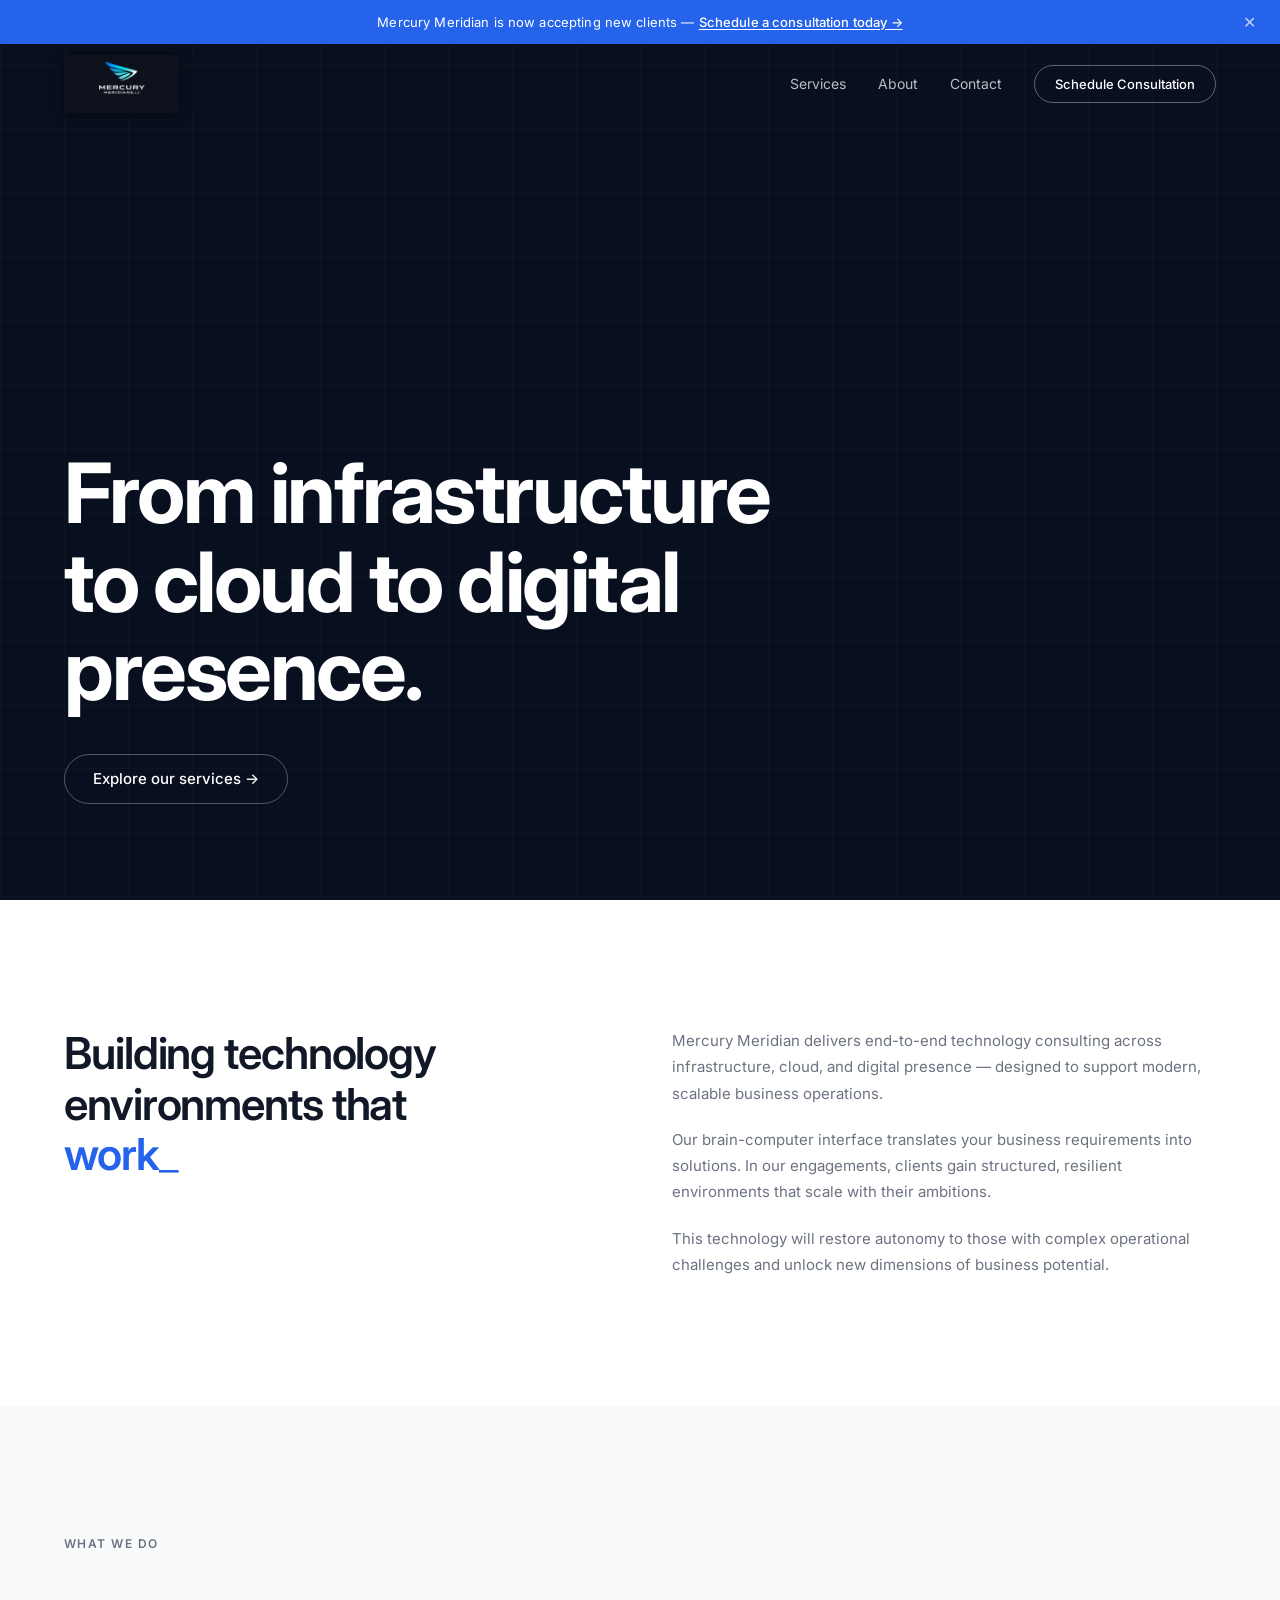
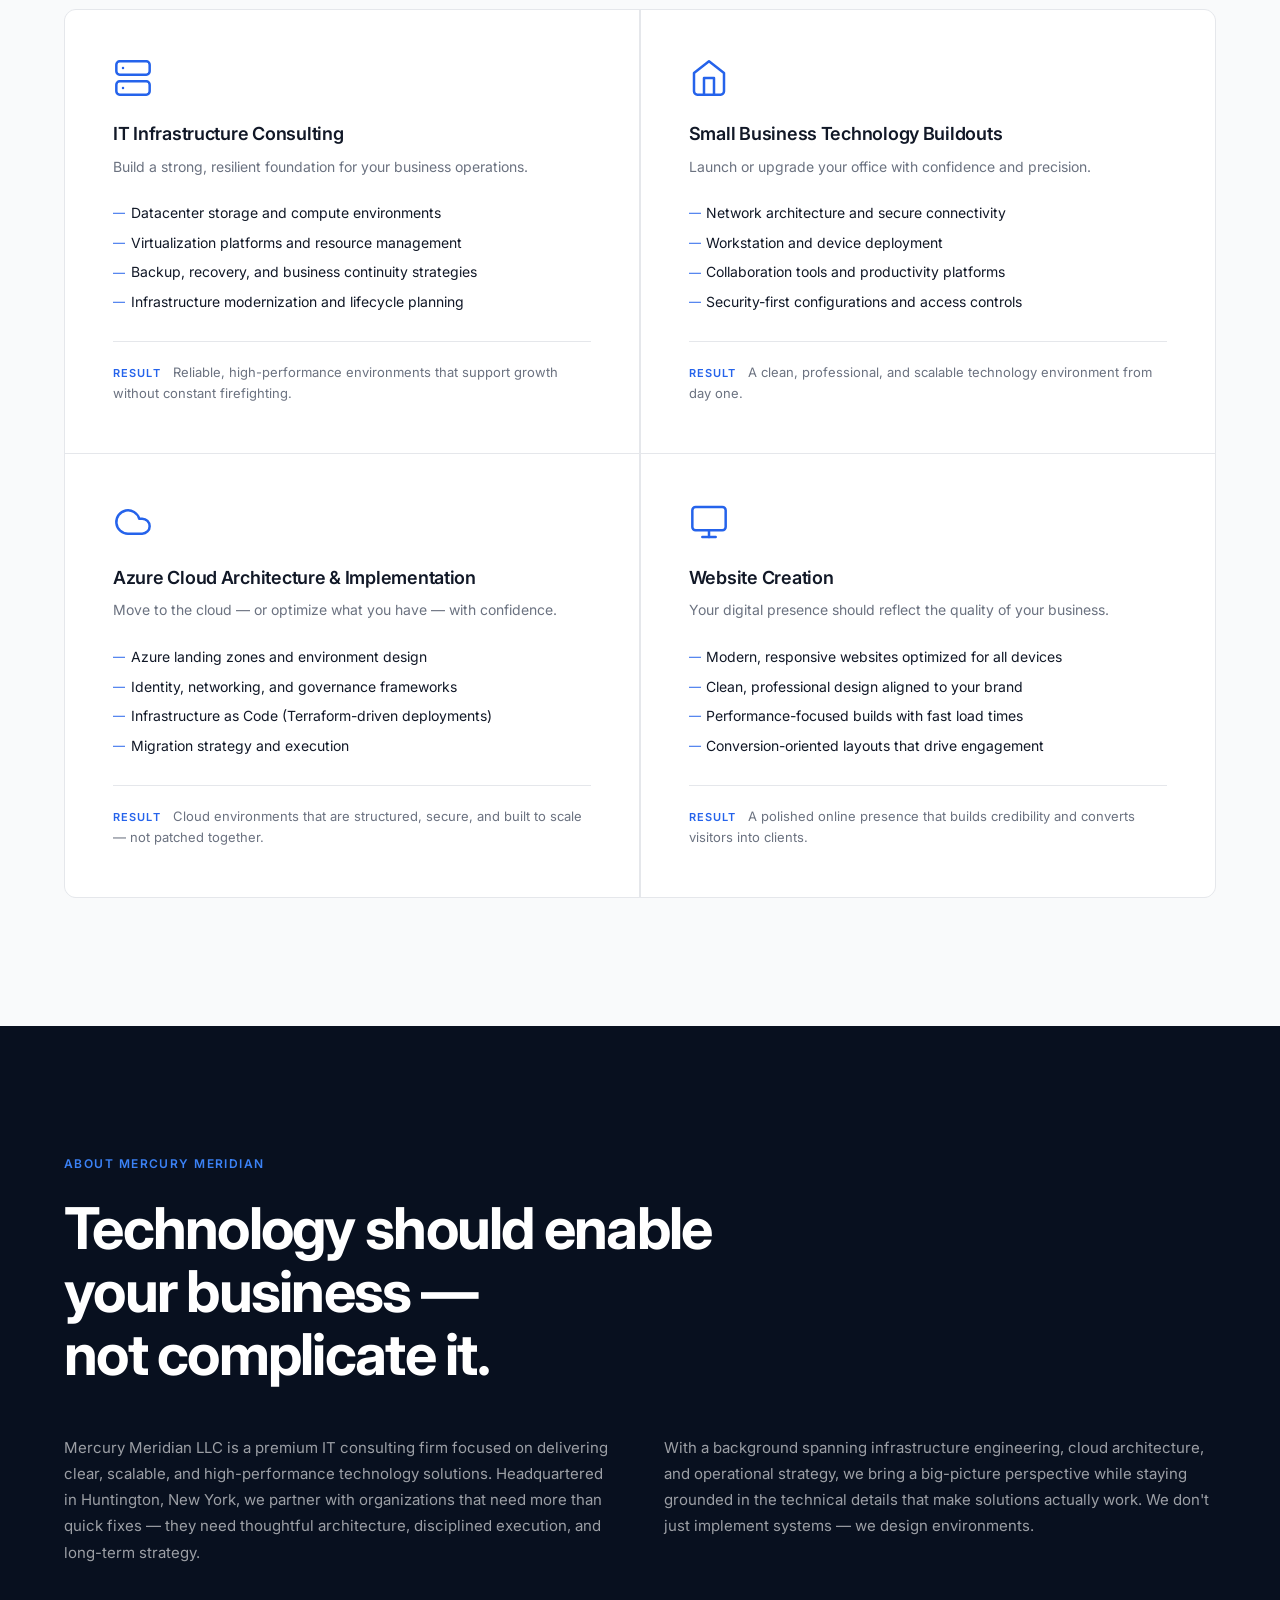
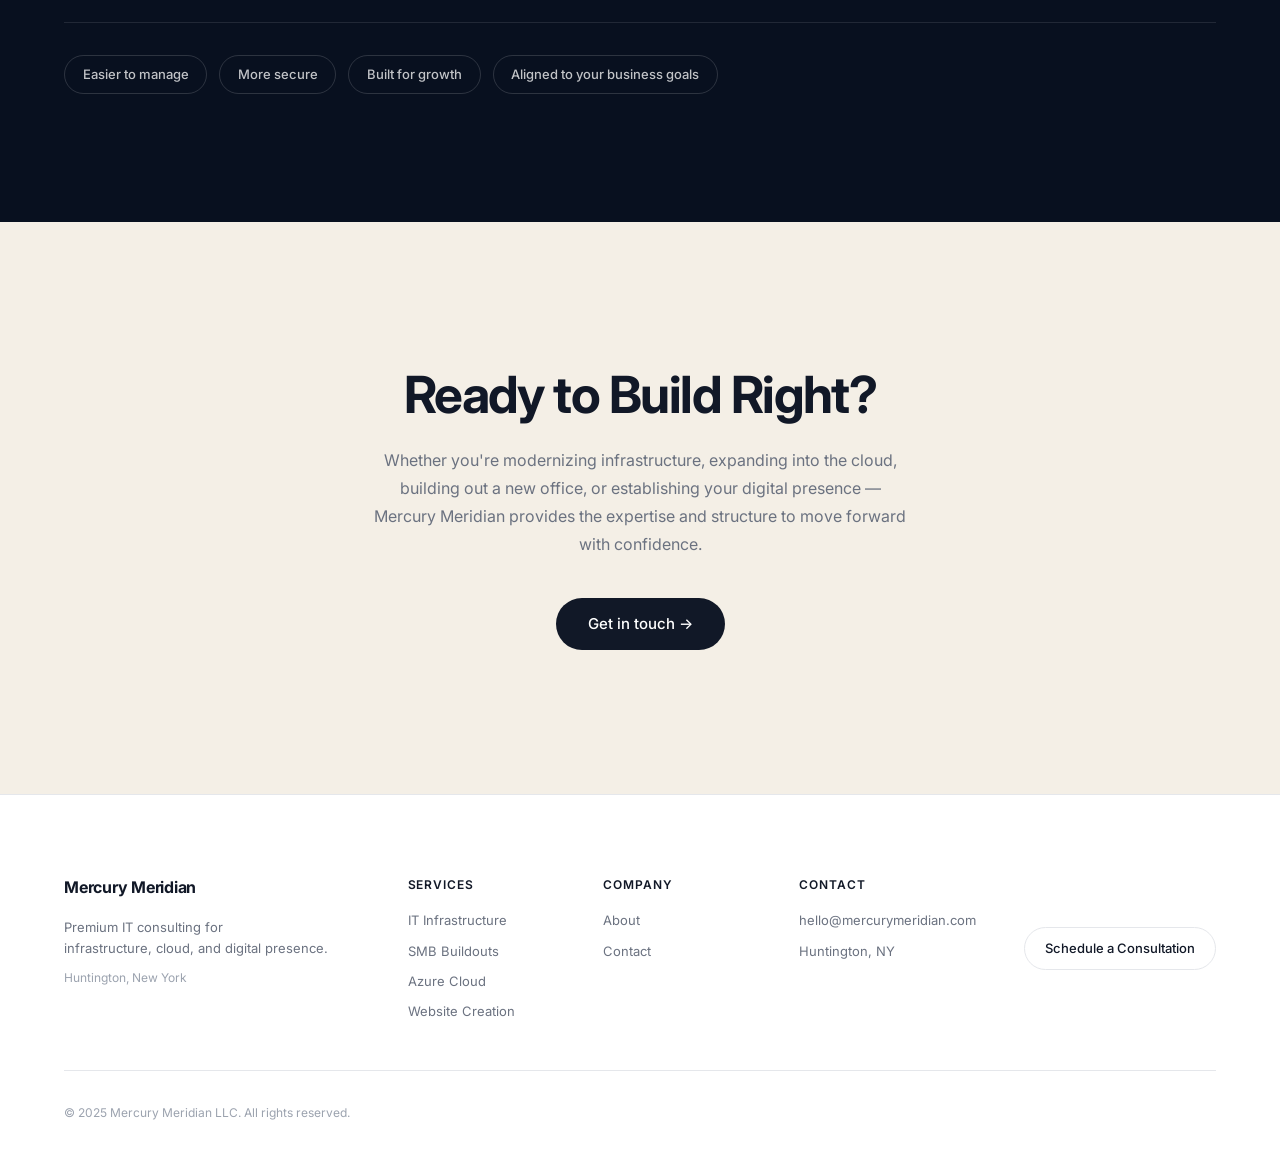
==== mercury-meridian/index.html @ 046a5f9a "mercury meridian llc website new build" ====
<!DOCTYPE html>
<html lang="en">
<head>
  <meta charset="UTF-8">
  <meta name="viewport" content="width=device-width, initial-scale=1.0">
  <title>Mercury Meridian | IT Consulting</title>
  <meta name="description" content="Premium end-to-end technology consulting across infrastructure, cloud, and digital presence. Headquartered in Huntington, New York.">
  <link rel="preconnect" href="https://fonts.googleapis.com">
  <link rel="preconnect" href="https://fonts.gstatic.com" crossorigin>
  <link href="https://fonts.googleapis.com/css2?family=Inter:wght@300;400;500;600;700;800;900&display=swap" rel="stylesheet">
  <link rel="stylesheet" href="style.css">
  <link rel="icon" type="image/png" sizes="64x64" href="favicon_64.png">
  <link rel="icon" type="image/png" sizes="32x32" href="favicon_32.png">
  <link rel="icon" type="image/png" sizes="16x16" href="favicon_16.png">
</head>
<body>

  <!-- ── Announcement Banner ── -->
  <div id="announcement-banner" class="announcement-banner">
    <p>Mercury Meridian is now accepting new clients —
      <a href="#contact">Schedule a consultation today →</a>
    </p>
    <button id="close-banner" aria-label="Close announcement">&#x2715;</button>
  </div>

  <!-- ── Navigation ── -->
  <header id="site-header" class="site-header">
    <nav class="nav-inner">
      <a href="#" class="nav-logo">
        <img src="mercury_meridian_logo_transparent.png" alt="Mercury Meridian" class="nav-logo-img">
      </a>
      <div class="nav-links" id="nav-links">
        <a href="#services">Services</a>
        <a href="#about">About</a>
        <a href="#contact">Contact</a>
      </div>
      <a href="#contact" class="nav-cta">Schedule Consultation</a>
      <button class="mobile-menu-btn" id="mobile-menu-btn" aria-label="Toggle menu">
        <span></span>
        <span></span>
        <span></span>
      </button>
    </nav>
  </header>

  <main>

    <!-- ── Hero ── -->
    <section class="hero-section">
      <video class="hero-video" autoplay muted loop playsinline>
        <source src="istockphoto-2162666785-640_adpp_is.mp4" type="video/mp4">
      </video>
      <div class="hero-overlay"></div>
      <div class="hero-bg-grid"></div>
      <div class="hero-content">
        <h1 class="hero-heading">
          From infrastructure<br>
          to cloud to digital<br>
          presence.
        </h1>
        <a href="#services" class="hero-cta-btn">Explore our services →</a>
      </div>
    </section>

    <!-- ── Mission ── -->
    <section class="mission-section">
      <div class="mission-inner">
        <div class="mission-left">
          <h2 class="mission-heading">
            Building technology<br>
            environments that<br>
            <span id="typewriter-word">work</span><span class="cursor-blink">_</span>
          </h2>
        </div>
        <div class="mission-right">
          <p>Mercury Meridian delivers end-to-end technology consulting across infrastructure, cloud, and digital presence — designed to support modern, scalable business operations.</p>
          <p>Our brain-computer interface translates your business requirements into solutions. In our engagements, clients gain structured, resilient environments that scale with their ambitions.</p>
          <p>This technology will restore autonomy to those with complex operational challenges and unlock new dimensions of business potential.</p>
        </div>
      </div>
    </section>

    <!-- ── Services ── -->
    <section id="services" class="services-section">
      <h2 class="section-eyebrow">What We Do</h2>
      <div class="services-grid">

        <div class="service-card">
          <div class="service-icon">
            <svg viewBox="0 0 24 24" fill="none" stroke="currentColor" stroke-width="1.5" stroke-linecap="round" stroke-linejoin="round">
              <rect x="2" y="2" width="20" height="8" rx="2"/>
              <rect x="2" y="14" width="20" height="8" rx="2"/>
              <line x1="6" y1="6" x2="6.01" y2="6"/>
              <line x1="6" y1="18" x2="6.01" y2="18"/>
            </svg>
          </div>
          <h3>IT Infrastructure Consulting</h3>
          <p class="service-tagline">Build a strong, resilient foundation for your business operations.</p>
          <ul>
            <li>Datacenter storage and compute environments</li>
            <li>Virtualization platforms and resource management</li>
            <li>Backup, recovery, and business continuity strategies</li>
            <li>Infrastructure modernization and lifecycle planning</li>
          </ul>
          <div class="service-result">
            <span class="result-label">Result</span>
            Reliable, high-performance environments that support growth without constant firefighting.
          </div>
        </div>

        <div class="service-card">
          <div class="service-icon">
            <svg viewBox="0 0 24 24" fill="none" stroke="currentColor" stroke-width="1.5" stroke-linecap="round" stroke-linejoin="round">
              <path d="M3 9l9-7 9 7v11a2 2 0 0 1-2 2H5a2 2 0 0 1-2-2z"/>
              <polyline points="9 22 9 12 15 12 15 22"/>
            </svg>
          </div>
          <h3>Small Business Technology Buildouts</h3>
          <p class="service-tagline">Launch or upgrade your office with confidence and precision.</p>
          <ul>
            <li>Network architecture and secure connectivity</li>
            <li>Workstation and device deployment</li>
            <li>Collaboration tools and productivity platforms</li>
            <li>Security-first configurations and access controls</li>
          </ul>
          <div class="service-result">
            <span class="result-label">Result</span>
            A clean, professional, and scalable technology environment from day one.
          </div>
        </div>

        <div class="service-card">
          <div class="service-icon">
            <svg viewBox="0 0 24 24" fill="none" stroke="currentColor" stroke-width="1.5" stroke-linecap="round" stroke-linejoin="round">
              <path d="M17.5 19H9a7 7 0 1 1 6.71-9h1.79a4.5 4.5 0 1 1 0 9z"/>
            </svg>
          </div>
          <h3>Azure Cloud Architecture &amp; Implementation</h3>
          <p class="service-tagline">Move to the cloud — or optimize what you have — with confidence.</p>
          <ul>
            <li>Azure landing zones and environment design</li>
            <li>Identity, networking, and governance frameworks</li>
            <li>Infrastructure as Code (Terraform-driven deployments)</li>
            <li>Migration strategy and execution</li>
          </ul>
          <div class="service-result">
            <span class="result-label">Result</span>
            Cloud environments that are structured, secure, and built to scale — not patched together.
          </div>
        </div>

        <div class="service-card">
          <div class="service-icon">
            <svg viewBox="0 0 24 24" fill="none" stroke="currentColor" stroke-width="1.5" stroke-linecap="round" stroke-linejoin="round">
              <rect x="2" y="3" width="20" height="14" rx="2"/>
              <line x1="8" y1="21" x2="16" y2="21"/>
              <line x1="12" y1="17" x2="12" y2="21"/>
            </svg>
          </div>
          <h3>Website Creation</h3>
          <p class="service-tagline">Your digital presence should reflect the quality of your business.</p>
          <ul>
            <li>Modern, responsive websites optimized for all devices</li>
            <li>Clean, professional design aligned to your brand</li>
            <li>Performance-focused builds with fast load times</li>
            <li>Conversion-oriented layouts that drive engagement</li>
          </ul>
          <div class="service-result">
            <span class="result-label">Result</span>
            A polished online presence that builds credibility and converts visitors into clients.
          </div>
        </div>

      </div>
    </section>

    <!-- ── About ── -->
    <section id="about" class="about-section">
      <div class="about-inner">
        <div class="about-eyebrow">About Mercury Meridian</div>
        <h2 class="about-heading">
          Technology should enable<br>
          your business —<br>
          not complicate it.
        </h2>
        <div class="about-body">
          <p>Mercury Meridian LLC is a premium IT consulting firm focused on delivering clear, scalable, and high-performance technology solutions. Headquartered in Huntington, New York, we partner with organizations that need more than quick fixes — they need thoughtful architecture, disciplined execution, and long-term strategy.</p>
          <p>With a background spanning infrastructure engineering, cloud architecture, and operational strategy, we bring a big-picture perspective while staying grounded in the technical details that make solutions actually work. We don't just implement systems — we design environments.</p>
        </div>
        <div class="about-pillars">
          <div class="pillar">Easier to manage</div>
          <div class="pillar">More secure</div>
          <div class="pillar">Built for growth</div>
          <div class="pillar">Aligned to your business goals</div>
        </div>
      </div>
    </section>

    <!-- ── CTA ── -->
    <section id="contact" class="cta-section">
      <h2 class="cta-heading">Ready to Build Right?</h2>
      <p class="cta-body">Whether you're modernizing infrastructure, expanding into the cloud, building out a new office, or establishing your digital presence — Mercury Meridian provides the expertise and structure to move forward with confidence.</p>
      <a href="mailto:hello@mercurymeridian.com" class="cta-btn">Get in touch →</a>
    </section>

  </main>

  <!-- ── Footer ── -->
  <footer class="site-footer">
    <div class="footer-inner">
      <div class="footer-brand">
        <div class="footer-logo">Mercury Meridian</div>
        <p>Premium IT consulting for<br>infrastructure, cloud, and digital presence.</p>
        <p class="footer-location">Huntington, New York</p>
      </div>
      <div class="footer-col">
        <h4>Services</h4>
        <ul>
          <li><a href="#services">IT Infrastructure</a></li>
          <li><a href="#services">SMB Buildouts</a></li>
          <li><a href="#services">Azure Cloud</a></li>
          <li><a href="#services">Website Creation</a></li>
        </ul>
      </div>
      <div class="footer-col">
        <h4>Company</h4>
        <ul>
          <li><a href="#about">About</a></li>
          <li><a href="#contact">Contact</a></li>
        </ul>
      </div>
      <div class="footer-col">
        <h4>Contact</h4>
        <ul>
          <li><a href="mailto:hello@mercurymeridian.com">hello@mercurymeridian.com</a></li>
          <li>Huntington, NY</li>
        </ul>
      </div>
      <div class="footer-cta-col">
        <a href="#contact" class="footer-cta-btn">Schedule a Consultation</a>
      </div>
    </div>
    <div class="footer-bottom">
      <p>© 2025 Mercury Meridian LLC. All rights reserved.</p>
    </div>
  </footer>

  <script src="main.js"></script>
</body>
</html>
---- mercury-meridian/style.css ----
/* ─────────────────────────────────────────
   Mercury Meridian — style.css
   Inspired by neuralink.com aesthetic
───────────────────────────────────────── */

/* ── Variables ── */
:root {
  --font-sans: 'Inter', system-ui, -apple-system, sans-serif;

  --color-navy:       #08101F;
  --color-navy-mid:   #0D1B2A;
  --color-blue:       #2563EB;
  --color-blue-light: #3B82F6;
  --color-cream:      #F4EFE6;
  --color-white:      #FFFFFF;
  --color-text:       #111827;
  --color-muted:      #6B7280;
  --color-border:     #E5E7EB;

  --banner-height: 44px;
  --nav-height: 80px;
  --max-width: 1280px;
  --page-pad: clamp(1.5rem, 5vw, 6rem);
}

/* ── Reset ── */
*, *::before, *::after { box-sizing: border-box; margin: 0; padding: 0; }

html {
  font-family: var(--font-sans);
  font-size: 16px;
  line-height: 1.6;
  color: var(--color-text);
  scroll-behavior: smooth;
  -webkit-font-smoothing: antialiased;
  text-rendering: optimizeLegibility;
}

body {
  background: var(--color-white);
  display: flex;
  flex-direction: column;
  min-height: 100vh;
}

a { color: inherit; text-decoration: none; }
ul { list-style: none; }
img, svg { display: block; }
button { cursor: pointer; border: none; background: none; }

/* ─────────────────────────────────────────
   ANNOUNCEMENT BANNER
───────────────────────────────────────── */
.announcement-banner {
  position: fixed;
  top: 0; left: 0; right: 0;
  z-index: 100;
  height: var(--banner-height);
  background: var(--color-blue);
  color: var(--color-white);
  display: flex;
  align-items: center;
  justify-content: center;
  font-size: 0.8125rem;
  font-weight: 400;
  letter-spacing: 0.01em;
  padding: 0 3rem;
  transition: transform 0.3s ease;
}

.announcement-banner a {
  font-weight: 500;
  text-decoration: underline;
  text-underline-offset: 2px;
}
.announcement-banner a:hover { opacity: 0.85; }

#close-banner {
  position: absolute;
  right: 1rem;
  top: 50%;
  transform: translateY(-50%);
  color: white;
  font-size: 1rem;
  opacity: 0.7;
  padding: 0.25rem 0.5rem;
  transition: opacity 0.2s;
}
#close-banner:hover { opacity: 1; }

.announcement-banner.hidden {
  transform: translateY(-100%);
}

/* ─────────────────────────────────────────
   NAVIGATION
───────────────────────────────────────── */
.site-header {
  position: fixed;
  top: var(--banner-height);
  left: 0; right: 0;
  z-index: 99;
  height: var(--nav-height);
  transition: top 0.35s ease, height 0.35s ease, background 0.35s ease, box-shadow 0.35s ease;
}

/* Scrolled: compact dark navy — logo stays perfect, text stays white */
.site-header.scrolled {
  height: 68px;
  background: rgba(8, 16, 31, 0.94);
  backdrop-filter: blur(18px);
  -webkit-backdrop-filter: blur(18px);
  box-shadow: 0 1px 0 rgba(255, 255, 255, 0.07);
}

.site-header.banner-hidden {
  top: 0;
}

.nav-inner {
  max-width: var(--max-width);
  margin: 0 auto;
  padding: 0 var(--page-pad);
  height: 100%;
  display: flex;
  align-items: center;
  gap: 2rem;
}

/* Logo — transparent PNG scales cleanly on both dark nav states */
.nav-logo {
  display: flex;
  align-items: center;
  flex-shrink: 0;
  transition: opacity 0.2s;
  line-height: 0;
}
.nav-logo:hover { opacity: 0.82; }

.nav-logo-img {
  height: calc(var(--nav-height) * 0.72);
  width: auto;
  display: block;
  transition: height 0.35s ease;
  /* subtle drop-shadow so the wing gradient pops on any bg */
  filter: drop-shadow(0 1px 6px rgba(0, 0, 0, 0.5));
}

.site-header.scrolled .nav-logo-img {
  height: calc(68px * 0.72);
}

/* Nav links — white throughout; dark nav on scroll keeps them legible */
.nav-links {
  display: flex;
  align-items: center;
  gap: 2rem;
  margin-left: auto;
}

.nav-links a {
  font-size: 0.875rem;
  font-weight: 400;
  color: rgba(255, 255, 255, 0.72);
  transition: color 0.2s;
}
.nav-links a:hover { color: white; }

/* Nav CTA — outlined on hero, solid blue once scrolled for contrast on dark bg */
.nav-cta {
  flex-shrink: 0;
  font-size: 0.8125rem;
  font-weight: 500;
  padding: 0.5rem 1.25rem;
  border-radius: 100px;
  border: 1px solid rgba(255, 255, 255, 0.35);
  color: white;
  transition: background 0.25s, border-color 0.25s, box-shadow 0.25s;
}
.nav-cta:hover {
  background: rgba(255, 255, 255, 0.1);
  border-color: rgba(255, 255, 255, 0.6);
}
.site-header.scrolled .nav-cta {
  background: var(--color-blue);
  border-color: var(--color-blue);
}
.site-header.scrolled .nav-cta:hover {
  background: var(--color-blue-light);
  border-color: var(--color-blue-light);
  box-shadow: 0 0 16px rgba(59, 130, 246, 0.45);
}

/* Mobile menu button */
.mobile-menu-btn {
  display: none;
  flex-direction: column;
  gap: 5px;
  padding: 4px;
  margin-left: auto;
}
.mobile-menu-btn span {
  display: block;
  width: 22px;
  height: 1.5px;
  background: white;
  border-radius: 2px;
}

/* ─────────────────────────────────────────
   HERO
───────────────────────────────────────── */
.hero-section {
  position: relative;
  min-height: 100vh;
  background-color: var(--color-navy);
  overflow: hidden;
  display: flex;
  align-items: flex-end;
  padding: calc(var(--banner-height) + var(--nav-height) + 2rem) var(--page-pad) 6rem;
}

/* Full-bleed video background */
.hero-video {
  position: absolute;
  inset: 0;
  width: 100%;
  height: 100%;
  object-fit: cover;
  object-position: center;
  z-index: 0;
}

/* Gradient overlay — darkens video so text stays crisp */
.hero-overlay {
  position: absolute;
  inset: 0;
  z-index: 1;
  background:
    linear-gradient(
      to bottom,
      rgba(8, 16, 31, 0.55) 0%,
      rgba(8, 16, 31, 0.35) 40%,
      rgba(8, 16, 31, 0.72) 100%
    );
}

/* Subtle grid etched over the video */
.hero-bg-grid {
  position: absolute;
  inset: 0;
  z-index: 2;
  background-image:
    linear-gradient(rgba(255,255,255,0.018) 1px, transparent 1px),
    linear-gradient(90deg, rgba(255,255,255,0.018) 1px, transparent 1px);
  background-size: 64px 64px;
  pointer-events: none;
}

.hero-content {
  position: relative;
  z-index: 3;
  max-width: var(--max-width);
  width: 100%;
  margin: 0 auto;
}

.hero-heading {
  font-size: clamp(2.5rem, 6.5vw, 5.5rem);
  font-weight: 700;
  line-height: 1.06;
  letter-spacing: -0.03em;
  color: var(--color-white);
  margin-bottom: 2.5rem;
  animation: fadeUp 0.9s ease both;
}

.hero-cta-btn {
  display: inline-flex;
  align-items: center;
  gap: 0.5rem;
  font-size: 0.9375rem;
  font-weight: 500;
  color: white;
  padding: 0.75rem 1.75rem;
  border: 1px solid rgba(255,255,255,0.3);
  border-radius: 100px;
  transition: background 0.2s, border-color 0.2s;
  animation: fadeUp 0.9s 0.15s ease both;
}
.hero-cta-btn:hover {
  background: rgba(255,255,255,0.1);
  border-color: rgba(255,255,255,0.6);
}

@keyframes fadeUp {
  from { opacity: 0; transform: translateY(20px); }
  to   { opacity: 1; transform: translateY(0); }
}

/* ─────────────────────────────────────────
   MISSION
───────────────────────────────────────── */
.mission-section {
  padding: 8rem var(--page-pad);
  background: var(--color-white);
}

.mission-inner {
  max-width: var(--max-width);
  margin: 0 auto;
  display: grid;
  grid-template-columns: 1fr 1fr;
  gap: 4rem;
  align-items: start;
}

.mission-heading {
  font-size: clamp(1.75rem, 3.5vw, 2.75rem);
  font-weight: 600;
  line-height: 1.15;
  letter-spacing: -0.025em;
  color: var(--color-text);
}

#typewriter-word {
  color: var(--color-blue);
}

.cursor-blink {
  display: inline-block;
  color: var(--color-blue);
  font-weight: 300;
  animation: blink 1.1s step-end infinite;
}
@keyframes blink {
  0%, 100% { opacity: 1; }
  50%       { opacity: 0; }
}

.mission-right p {
  font-size: 0.9375rem;
  line-height: 1.75;
  color: var(--color-muted);
  margin-bottom: 1.25rem;
}
.mission-right p:last-child { margin-bottom: 0; }

/* ─────────────────────────────────────────
   SERVICES
───────────────────────────────────────── */
.services-section {
  padding: 8rem var(--page-pad);
  background: #F9FAFB;
}

.section-eyebrow {
  max-width: var(--max-width);
  margin: 0 auto 3.5rem;
  font-size: 0.75rem;
  font-weight: 600;
  letter-spacing: 0.12em;
  text-transform: uppercase;
  color: var(--color-muted);
}

.services-grid {
  max-width: var(--max-width);
  margin: 0 auto;
  display: grid;
  grid-template-columns: 1fr 1fr;
  gap: 1.5px;
  background: var(--color-border);
  border: 1px solid var(--color-border);
  border-radius: 12px;
  overflow: hidden;
}

.service-card {
  background: var(--color-white);
  padding: 3rem;
  transition: background 0.2s;
}
.service-card:hover { background: #FAFBFF; }

.service-icon {
  width: 40px; height: 40px;
  color: var(--color-blue);
  margin-bottom: 1.5rem;
}
.service-icon svg { width: 100%; height: 100%; }

.service-card h3 {
  font-size: 1.125rem;
  font-weight: 600;
  letter-spacing: -0.015em;
  color: var(--color-text);
  margin-bottom: 0.625rem;
  line-height: 1.3;
}

.service-tagline {
  font-size: 0.875rem;
  color: var(--color-muted);
  margin-bottom: 1.5rem;
  line-height: 1.6;
}

.service-card ul {
  display: flex;
  flex-direction: column;
  gap: 0.5rem;
  margin-bottom: 1.75rem;
}

.service-card ul li {
  font-size: 0.875rem;
  color: var(--color-text);
  padding-left: 1.1rem;
  position: relative;
  line-height: 1.55;
}
.service-card ul li::before {
  content: '—';
  position: absolute;
  left: 0;
  color: var(--color-blue);
  font-size: 0.75rem;
  top: 0.18em;
}

.service-result {
  font-size: 0.8125rem;
  line-height: 1.65;
  color: var(--color-muted);
  padding-top: 1.25rem;
  border-top: 1px solid var(--color-border);
}

.result-label {
  display: inline-block;
  font-size: 0.6875rem;
  font-weight: 600;
  letter-spacing: 0.1em;
  text-transform: uppercase;
  color: var(--color-blue);
  margin-right: 0.5rem;
}

/* ─────────────────────────────────────────
   ABOUT
───────────────────────────────────────── */
.about-section {
  background: var(--color-navy);
  padding: 8rem var(--page-pad);
  color: white;
}

.about-inner {
  max-width: var(--max-width);
  margin: 0 auto;
}

.about-eyebrow {
  font-size: 0.75rem;
  font-weight: 600;
  letter-spacing: 0.12em;
  text-transform: uppercase;
  color: var(--color-blue-light);
  margin-bottom: 1.5rem;
}

.about-heading {
  font-size: clamp(2rem, 4.5vw, 3.75rem);
  font-weight: 700;
  line-height: 1.1;
  letter-spacing: -0.03em;
  color: white;
  margin-bottom: 3rem;
  max-width: 22ch;
}

.about-body {
  display: grid;
  grid-template-columns: 1fr 1fr;
  gap: 3rem;
  margin-bottom: 3.5rem;
}

.about-body p {
  font-size: 0.9375rem;
  line-height: 1.75;
  color: rgba(255,255,255,0.6);
}

.about-pillars {
  display: flex;
  flex-wrap: wrap;
  gap: 0.75rem;
  padding-top: 2rem;
  border-top: 1px solid rgba(255,255,255,0.1);
}

.pillar {
  font-size: 0.8125rem;
  font-weight: 500;
  color: rgba(255,255,255,0.75);
  padding: 0.5rem 1.1rem;
  border: 1px solid rgba(255,255,255,0.15);
  border-radius: 100px;
  transition: border-color 0.2s, color 0.2s;
}
.pillar:hover {
  border-color: rgba(255,255,255,0.4);
  color: white;
}

/* ─────────────────────────────────────────
   CTA SECTION
───────────────────────────────────────── */
.cta-section {
  background: var(--color-cream);
  padding: 9rem var(--page-pad);
  text-align: center;
}

.cta-heading {
  font-size: clamp(2rem, 4vw, 3.25rem);
  font-weight: 700;
  letter-spacing: -0.03em;
  line-height: 1.1;
  color: var(--color-text);
  margin-bottom: 1.5rem;
}

.cta-body {
  max-width: 54ch;
  margin: 0 auto 2.5rem;
  font-size: 1rem;
  line-height: 1.75;
  color: var(--color-muted);
}

.cta-btn {
  display: inline-flex;
  align-items: center;
  gap: 0.5rem;
  font-size: 0.9375rem;
  font-weight: 500;
  color: white;
  background: var(--color-text);
  padding: 0.875rem 2rem;
  border-radius: 100px;
  transition: background 0.2s, transform 0.15s;
}
.cta-btn:hover {
  background: #1F2937;
  transform: translateY(-1px);
}

/* ─────────────────────────────────────────
   FOOTER
───────────────────────────────────────── */
.site-footer {
  background: var(--color-white);
  border-top: 1px solid var(--color-border);
  padding: 5rem var(--page-pad) 2.5rem;
}

.footer-inner {
  max-width: var(--max-width);
  margin: 0 auto 3rem;
  display: grid;
  grid-template-columns: 2fr 1fr 1fr 1fr auto;
  gap: 3rem;
  align-items: start;
}

.footer-logo {
  font-size: 1rem;
  font-weight: 700;
  letter-spacing: -0.015em;
  color: var(--color-text);
  margin-bottom: 1rem;
}

.footer-brand p {
  font-size: 0.8125rem;
  line-height: 1.65;
  color: var(--color-muted);
  margin-bottom: 0.5rem;
}

.footer-location {
  font-size: 0.75rem !important;
  color: #9CA3AF !important;
}

.footer-col h4 {
  font-size: 0.75rem;
  font-weight: 600;
  letter-spacing: 0.08em;
  text-transform: uppercase;
  color: var(--color-text);
  margin-bottom: 1rem;
}

.footer-col ul { display: flex; flex-direction: column; gap: 0.6rem; }

.footer-col ul li,
.footer-col ul li a {
  font-size: 0.8125rem;
  color: var(--color-muted);
  transition: color 0.2s;
}
.footer-col ul li a:hover { color: var(--color-text); }

.footer-cta-col { align-self: center; }

.footer-cta-btn {
  display: inline-block;
  font-size: 0.8125rem;
  font-weight: 500;
  color: var(--color-text);
  padding: 0.625rem 1.25rem;
  border: 1px solid var(--color-border);
  border-radius: 100px;
  white-space: nowrap;
  transition: background 0.2s, border-color 0.2s;
}
.footer-cta-btn:hover {
  background: var(--color-text);
  border-color: var(--color-text);
  color: white;
}

.footer-bottom {
  max-width: var(--max-width);
  margin: 0 auto;
  padding-top: 2rem;
  border-top: 1px solid var(--color-border);
  font-size: 0.75rem;
  color: #9CA3AF;
}

/* ─────────────────────────────────────────
   RESPONSIVE
───────────────────────────────────────── */
@media (max-width: 1024px) {
  .services-grid {
    grid-template-columns: 1fr;
  }
  .footer-inner {
    grid-template-columns: 1fr 1fr;
    gap: 2rem;
  }
  .footer-brand { grid-column: 1 / -1; }
  .footer-cta-col { grid-column: 1 / -1; }
}

@media (max-width: 768px) {
  :root {
    --page-pad: 1.5rem;
    --nav-height: 64px;
    --banner-height: 52px;
  }

  .nav-links { display: none; }
  .nav-cta { display: none; }
  .mobile-menu-btn { display: flex; }

  .nav-links.open {
    display: flex;
    flex-direction: column;
    position: fixed;
    top: calc(var(--banner-height) + var(--nav-height));
    left: 0; right: 0;
    background: rgba(8, 16, 31, 0.97);
    backdrop-filter: blur(18px);
    -webkit-backdrop-filter: blur(18px);
    padding: 1.5rem var(--page-pad) 2rem;
    gap: 1.25rem;
    border-top: 1px solid rgba(255,255,255,0.07);
  }
  .nav-links.open a {
    font-size: 1rem;
    color: rgba(255,255,255,0.8);
  }
  .nav-links.open a:hover { color: white; }

  .hero-section {
    padding-bottom: 4rem;
  }

  .mission-inner {
    grid-template-columns: 1fr;
    gap: 2.5rem;
  }

  .about-body {
    grid-template-columns: 1fr;
    gap: 1.5rem;
  }

  .footer-inner {
    grid-template-columns: 1fr 1fr;
  }
  .footer-brand { grid-column: 1 / -1; }
  .footer-cta-col { grid-column: 1 / -1; }
}

@media (max-width: 480px) {
  .services-grid {
    border-radius: 8px;
  }
  .service-card { padding: 2rem 1.5rem; }
  .footer-inner { grid-template-columns: 1fr; }
}
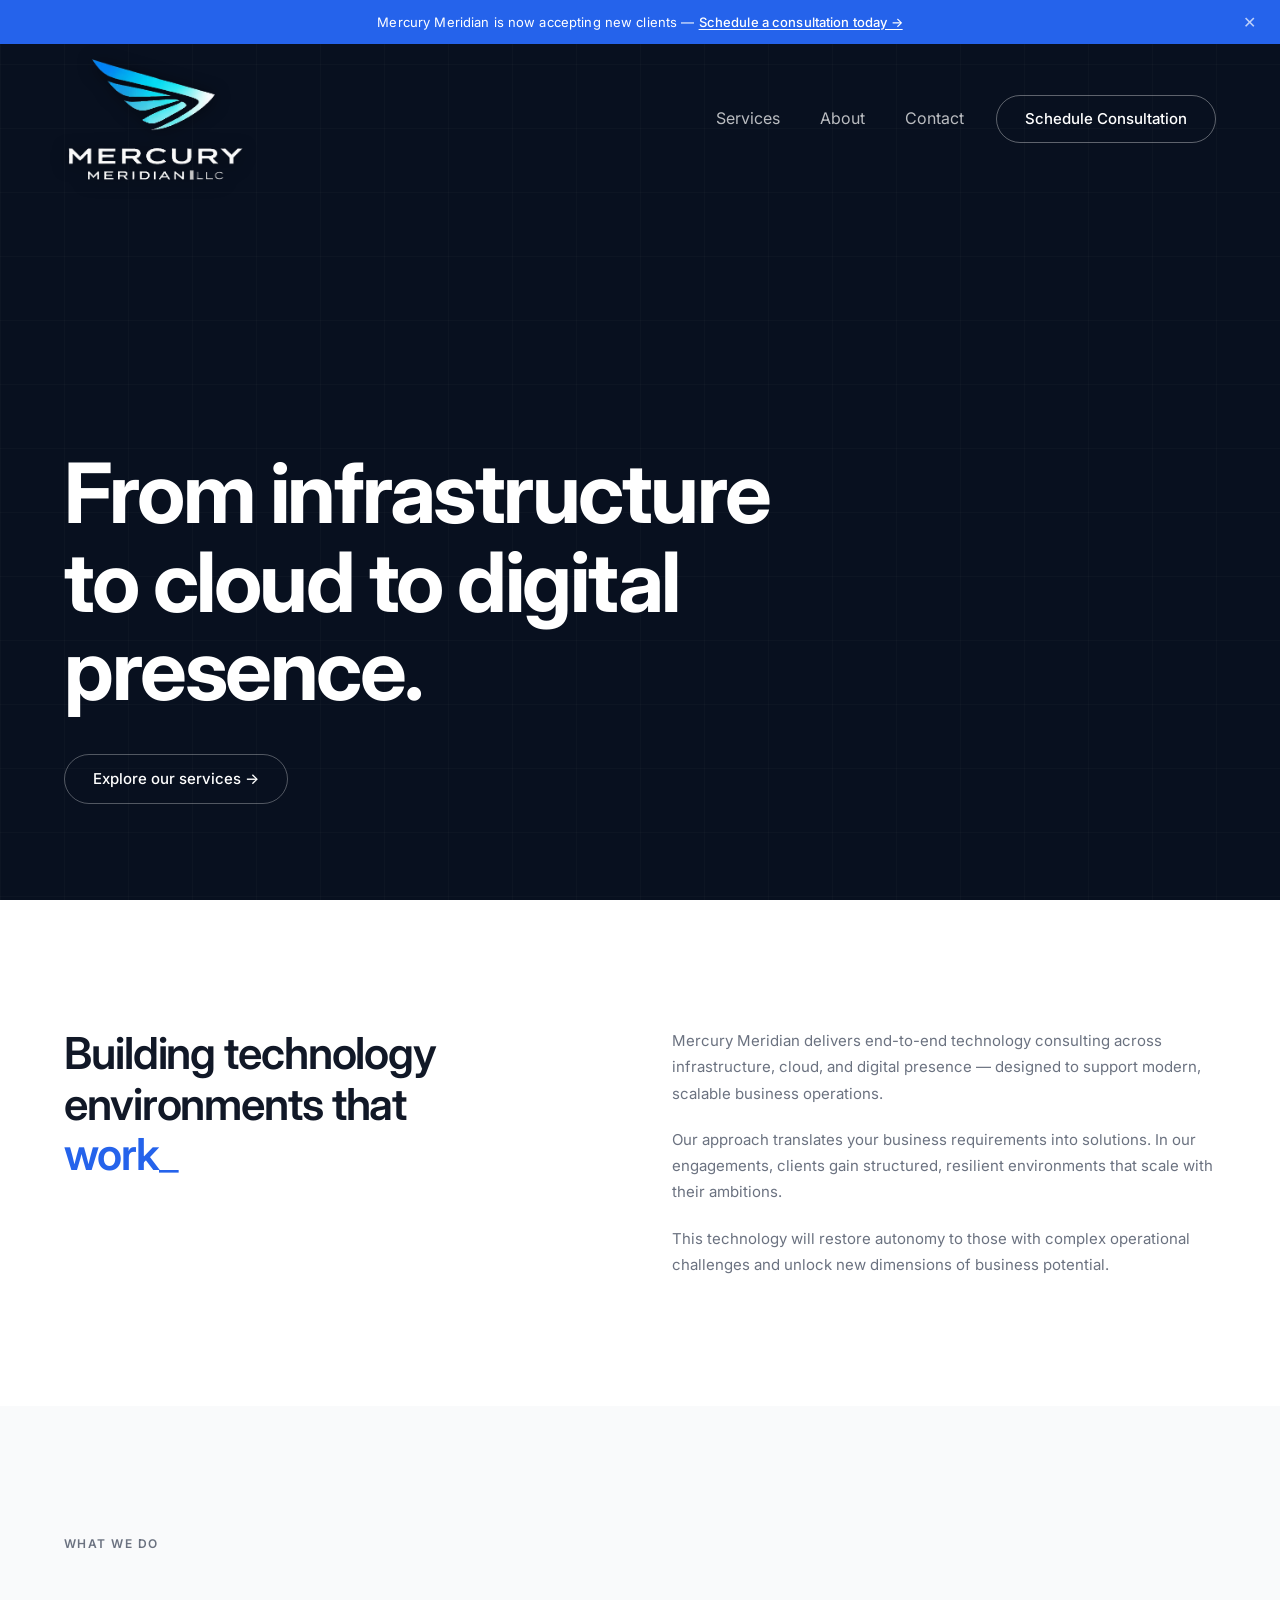
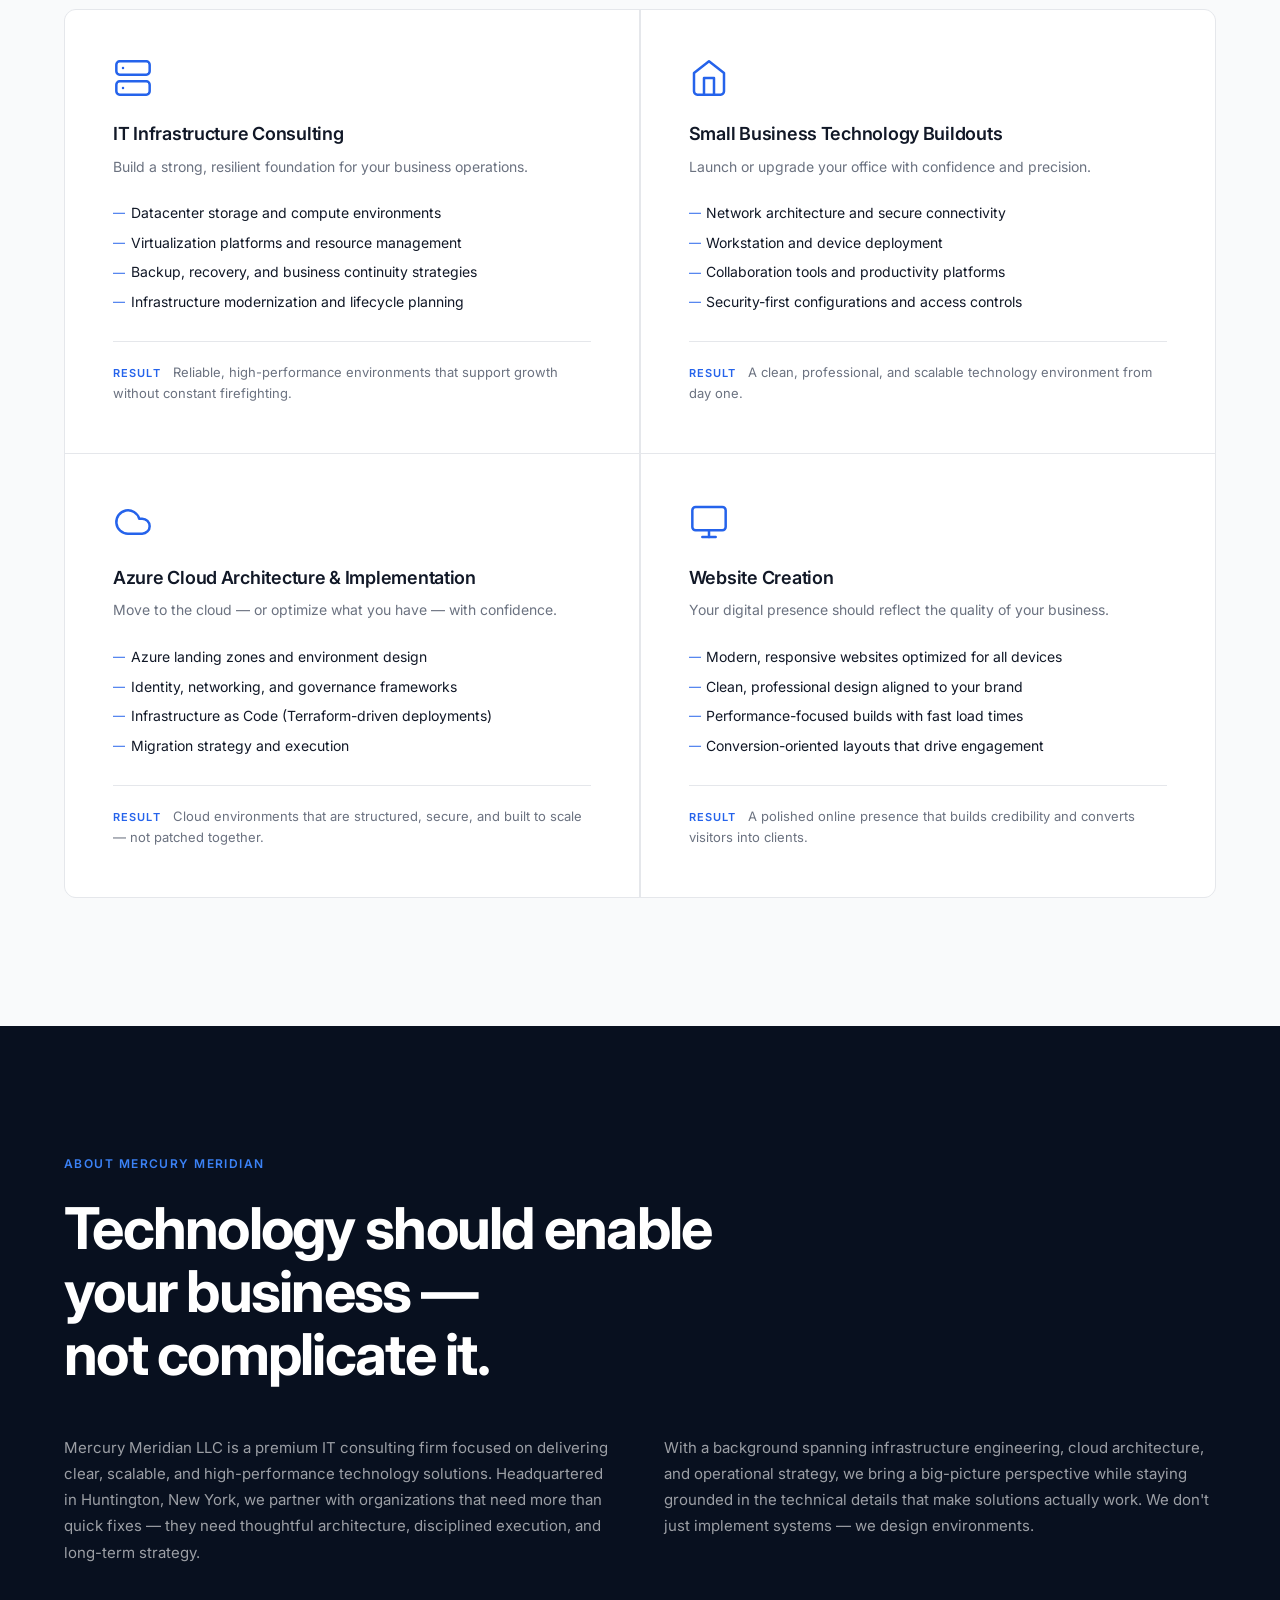
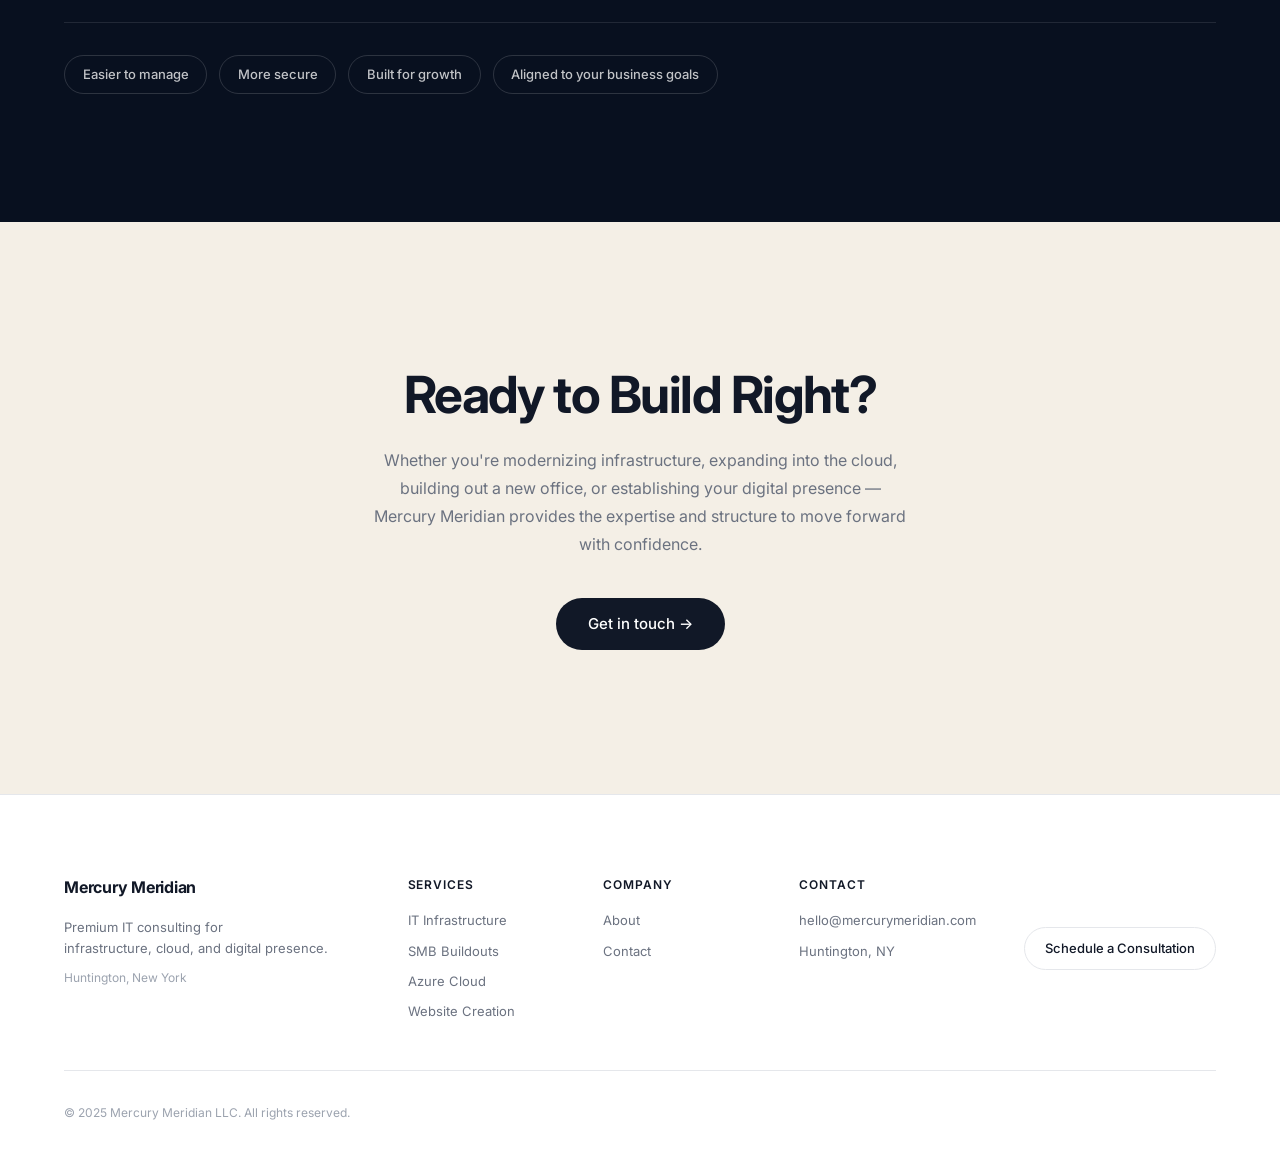
==== commit 4231dd81: "updated logo image for m-meridian" ====
--- a/mercury-meridian/index.html
+++ b/mercury-meridian/index.html
@@ -1,18 +1,22 @@
 <!DOCTYPE html>
 <html lang="en">
+
 <head>
   <meta charset="UTF-8">
   <meta name="viewport" content="width=device-width, initial-scale=1.0">
   <title>Mercury Meridian | IT Consulting</title>
-  <meta name="description" content="Premium end-to-end technology consulting across infrastructure, cloud, and digital presence. Headquartered in Huntington, New York.">
+  <meta name="description"
+    content="Premium end-to-end technology consulting across infrastructure, cloud, and digital presence. Headquartered in Huntington, New York.">
   <link rel="preconnect" href="https://fonts.googleapis.com">
   <link rel="preconnect" href="https://fonts.gstatic.com" crossorigin>
-  <link href="https://fonts.googleapis.com/css2?family=Inter:wght@300;400;500;600;700;800;900&display=swap" rel="stylesheet">
+  <link href="https://fonts.googleapis.com/css2?family=Inter:wght@300;400;500;600;700;800;900&display=swap"
+    rel="stylesheet">
   <link rel="stylesheet" href="style.css">
   <link rel="icon" type="image/png" sizes="64x64" href="favicon_64.png">
   <link rel="icon" type="image/png" sizes="32x32" href="favicon_32.png">
   <link rel="icon" type="image/png" sizes="16x16" href="favicon_16.png">
 </head>
+
 <body>
 
   <!-- ── Announcement Banner ── -->
@@ -27,7 +31,10 @@
   <header id="site-header" class="site-header">
     <nav class="nav-inner">
       <a href="#" class="nav-logo">
-        <img src="mercury_meridian_logo_transparent.png" alt="Mercury Meridian" class="nav-logo-img">
+        <picture>
+          <source srcset="mercury-meridian.avif" type="image/avif">
+          <img src="mercury-meridian.avif" alt="Mercury Meridian" class="nav-logo-img">
+        </picture>
       </a>
       <div class="nav-links" id="nav-links">
         <a href="#services">Services</a>
@@ -73,9 +80,12 @@
           </h2>
         </div>
         <div class="mission-right">
-          <p>Mercury Meridian delivers end-to-end technology consulting across infrastructure, cloud, and digital presence — designed to support modern, scalable business operations.</p>
-          <p>Our brain-computer interface translates your business requirements into solutions. In our engagements, clients gain structured, resilient environments that scale with their ambitions.</p>
-          <p>This technology will restore autonomy to those with complex operational challenges and unlock new dimensions of business potential.</p>
+          <p>Mercury Meridian delivers end-to-end technology consulting across infrastructure, cloud, and digital
+            presence — designed to support modern, scalable business operations.</p>
+          <p>Our approach translates your business requirements into solutions. In our engagements,
+            clients gain structured, resilient environments that scale with their ambitions.</p>
+          <p>This technology will restore autonomy to those with complex operational challenges and unlock new
+            dimensions of business potential.</p>
         </div>
       </div>
     </section>
@@ -87,11 +97,12 @@
 
         <div class="service-card">
           <div class="service-icon">
-            <svg viewBox="0 0 24 24" fill="none" stroke="currentColor" stroke-width="1.5" stroke-linecap="round" stroke-linejoin="round">
-              <rect x="2" y="2" width="20" height="8" rx="2"/>
-              <rect x="2" y="14" width="20" height="8" rx="2"/>
-              <line x1="6" y1="6" x2="6.01" y2="6"/>
-              <line x1="6" y1="18" x2="6.01" y2="18"/>
+            <svg viewBox="0 0 24 24" fill="none" stroke="currentColor" stroke-width="1.5" stroke-linecap="round"
+              stroke-linejoin="round">
+              <rect x="2" y="2" width="20" height="8" rx="2" />
+              <rect x="2" y="14" width="20" height="8" rx="2" />
+              <line x1="6" y1="6" x2="6.01" y2="6" />
+              <line x1="6" y1="18" x2="6.01" y2="18" />
             </svg>
           </div>
           <h3>IT Infrastructure Consulting</h3>
@@ -110,9 +121,10 @@
 
         <div class="service-card">
           <div class="service-icon">
-            <svg viewBox="0 0 24 24" fill="none" stroke="currentColor" stroke-width="1.5" stroke-linecap="round" stroke-linejoin="round">
-              <path d="M3 9l9-7 9 7v11a2 2 0 0 1-2 2H5a2 2 0 0 1-2-2z"/>
-              <polyline points="9 22 9 12 15 12 15 22"/>
+            <svg viewBox="0 0 24 24" fill="none" stroke="currentColor" stroke-width="1.5" stroke-linecap="round"
+              stroke-linejoin="round">
+              <path d="M3 9l9-7 9 7v11a2 2 0 0 1-2 2H5a2 2 0 0 1-2-2z" />
+              <polyline points="9 22 9 12 15 12 15 22" />
             </svg>
           </div>
           <h3>Small Business Technology Buildouts</h3>
@@ -131,8 +143,9 @@
 
         <div class="service-card">
           <div class="service-icon">
-            <svg viewBox="0 0 24 24" fill="none" stroke="currentColor" stroke-width="1.5" stroke-linecap="round" stroke-linejoin="round">
-              <path d="M17.5 19H9a7 7 0 1 1 6.71-9h1.79a4.5 4.5 0 1 1 0 9z"/>
+            <svg viewBox="0 0 24 24" fill="none" stroke="currentColor" stroke-width="1.5" stroke-linecap="round"
+              stroke-linejoin="round">
+              <path d="M17.5 19H9a7 7 0 1 1 6.71-9h1.79a4.5 4.5 0 1 1 0 9z" />
             </svg>
           </div>
           <h3>Azure Cloud Architecture &amp; Implementation</h3>
@@ -151,10 +164,11 @@
 
         <div class="service-card">
           <div class="service-icon">
-            <svg viewBox="0 0 24 24" fill="none" stroke="currentColor" stroke-width="1.5" stroke-linecap="round" stroke-linejoin="round">
-              <rect x="2" y="3" width="20" height="14" rx="2"/>
-              <line x1="8" y1="21" x2="16" y2="21"/>
-              <line x1="12" y1="17" x2="12" y2="21"/>
+            <svg viewBox="0 0 24 24" fill="none" stroke="currentColor" stroke-width="1.5" stroke-linecap="round"
+              stroke-linejoin="round">
+              <rect x="2" y="3" width="20" height="14" rx="2" />
+              <line x1="8" y1="21" x2="16" y2="21" />
+              <line x1="12" y1="17" x2="12" y2="21" />
             </svg>
           </div>
           <h3>Website Creation</h3>
@@ -184,8 +198,13 @@
           not complicate it.
         </h2>
         <div class="about-body">
-          <p>Mercury Meridian LLC is a premium IT consulting firm focused on delivering clear, scalable, and high-performance technology solutions. Headquartered in Huntington, New York, we partner with organizations that need more than quick fixes — they need thoughtful architecture, disciplined execution, and long-term strategy.</p>
-          <p>With a background spanning infrastructure engineering, cloud architecture, and operational strategy, we bring a big-picture perspective while staying grounded in the technical details that make solutions actually work. We don't just implement systems — we design environments.</p>
+          <p>Mercury Meridian LLC is a premium IT consulting firm focused on delivering clear, scalable, and
+            high-performance technology solutions. Headquartered in Huntington, New York, we partner with organizations
+            that need more than quick fixes — they need thoughtful architecture, disciplined execution, and long-term
+            strategy.</p>
+          <p>With a background spanning infrastructure engineering, cloud architecture, and operational strategy, we
+            bring a big-picture perspective while staying grounded in the technical details that make solutions actually
+            work. We don't just implement systems — we design environments.</p>
         </div>
         <div class="about-pillars">
           <div class="pillar">Easier to manage</div>
@@ -199,7 +218,9 @@
     <!-- ── CTA ── -->
     <section id="contact" class="cta-section">
       <h2 class="cta-heading">Ready to Build Right?</h2>
-      <p class="cta-body">Whether you're modernizing infrastructure, expanding into the cloud, building out a new office, or establishing your digital presence — Mercury Meridian provides the expertise and structure to move forward with confidence.</p>
+      <p class="cta-body">Whether you're modernizing infrastructure, expanding into the cloud, building out a new
+        office, or establishing your digital presence — Mercury Meridian provides the expertise and structure to move
+        forward with confidence.</p>
       <a href="mailto:hello@mercurymeridian.com" class="cta-btn">Get in touch →</a>
     </section>
 
@@ -247,4 +268,5 @@
 
   <script src="main.js"></script>
 </body>
-</html>
+
+</html>
--- a/mercury-meridian/style.css
+++ b/mercury-meridian/style.css
@@ -18,7 +18,7 @@
   --color-border:     #E5E7EB;
 
   --banner-height: 44px;
-  --nav-height: 80px;
+  --nav-height: 150px;
   --max-width: 1280px;
   --page-pad: clamp(1.5rem, 5vw, 6rem);
 }
@@ -106,7 +106,7 @@
 
 /* Scrolled: compact dark navy — logo stays perfect, text stays white */
 .site-header.scrolled {
-  height: 68px;
+  height: 110px;
   background: rgba(8, 16, 31, 0.94);
   backdrop-filter: blur(18px);
   -webkit-backdrop-filter: blur(18px);
@@ -138,28 +138,28 @@
 .nav-logo:hover { opacity: 0.82; }
 
 .nav-logo-img {
-  height: calc(var(--nav-height) * 0.72);
+  height: calc(var(--nav-height) * 0.86);
   width: auto;
   display: block;
   transition: height 0.35s ease;
-  /* subtle drop-shadow so the wing gradient pops on any bg */
-  filter: drop-shadow(0 1px 6px rgba(0, 0, 0, 0.5));
+  /* drop-shadow renders against the transparent alpha, not a rectangle */
+  filter: drop-shadow(0 2px 8px rgba(0, 0, 0, 0.55));
 }
 
 .site-header.scrolled .nav-logo-img {
-  height: calc(68px * 0.72);
+  height: calc(110px * 0.86);
 }
 
 /* Nav links — white throughout; dark nav on scroll keeps them legible */
 .nav-links {
   display: flex;
   align-items: center;
-  gap: 2rem;
+  gap: 2.5rem;
   margin-left: auto;
 }
 
 .nav-links a {
-  font-size: 0.875rem;
+  font-size: 1rem;
   font-weight: 400;
   color: rgba(255, 255, 255, 0.72);
   transition: color 0.2s;
@@ -169,9 +169,9 @@
 /* Nav CTA — outlined on hero, solid blue once scrolled for contrast on dark bg */
 .nav-cta {
   flex-shrink: 0;
-  font-size: 0.8125rem;
+  font-size: 0.9375rem;
   font-weight: 500;
-  padding: 0.5rem 1.25rem;
+  padding: 0.7rem 1.75rem;
   border-radius: 100px;
   border: 1px solid rgba(255, 255, 255, 0.35);
   color: white;
@@ -661,7 +661,7 @@
 @media (max-width: 768px) {
   :root {
     --page-pad: 1.5rem;
-    --nav-height: 64px;
+    --nav-height: 90px;
     --banner-height: 52px;
   }
 
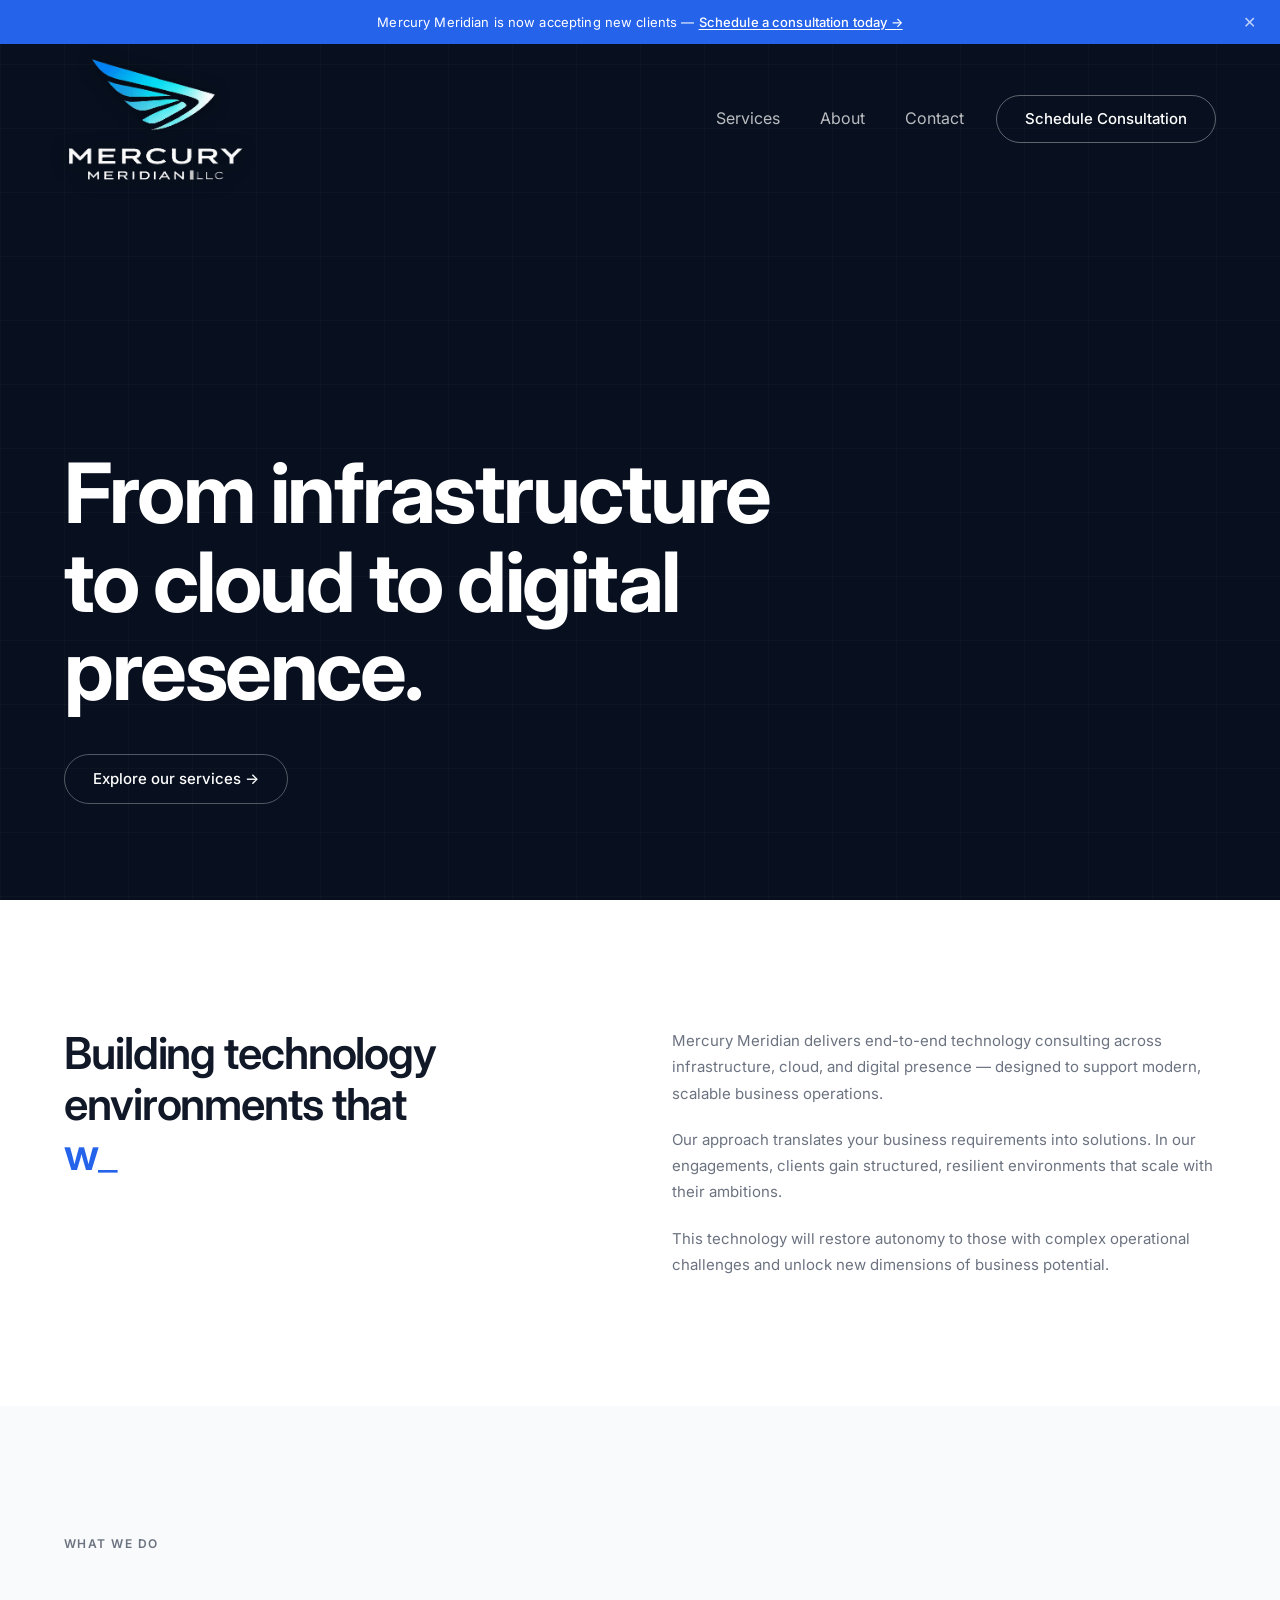
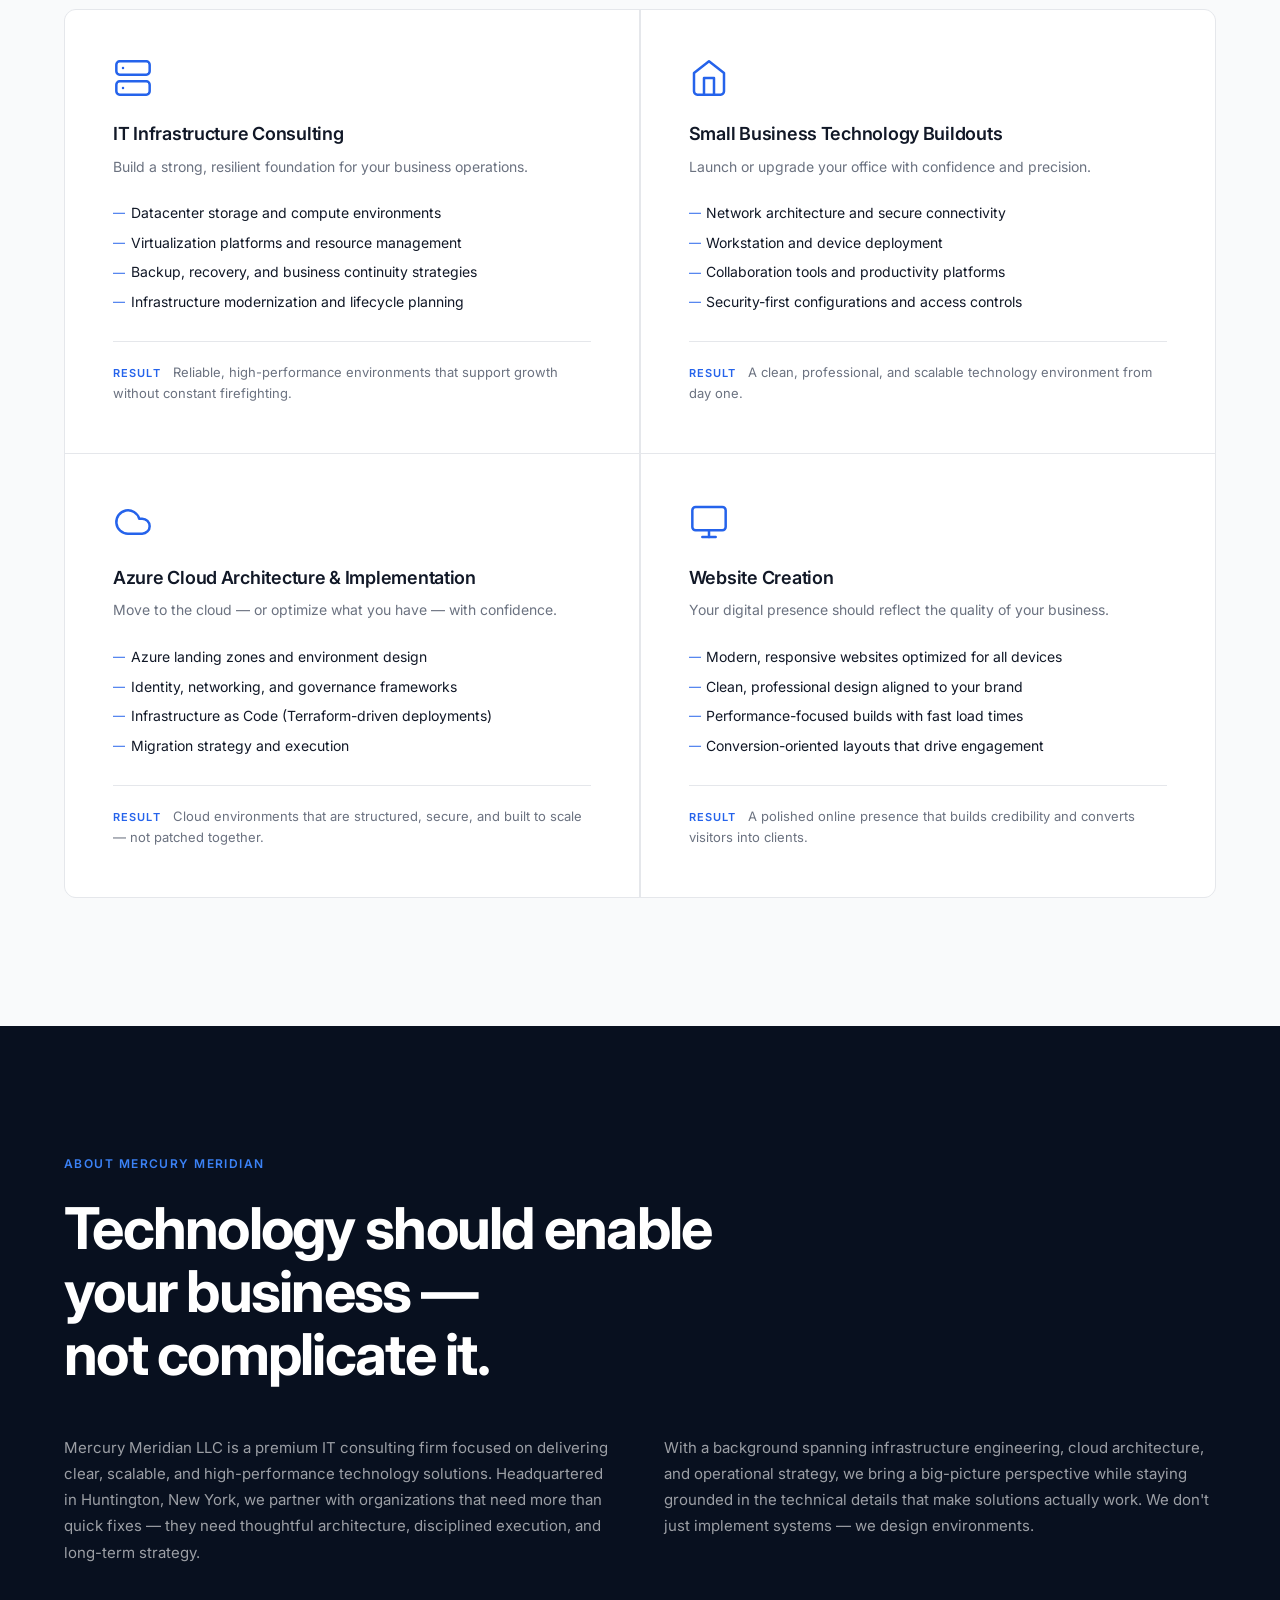
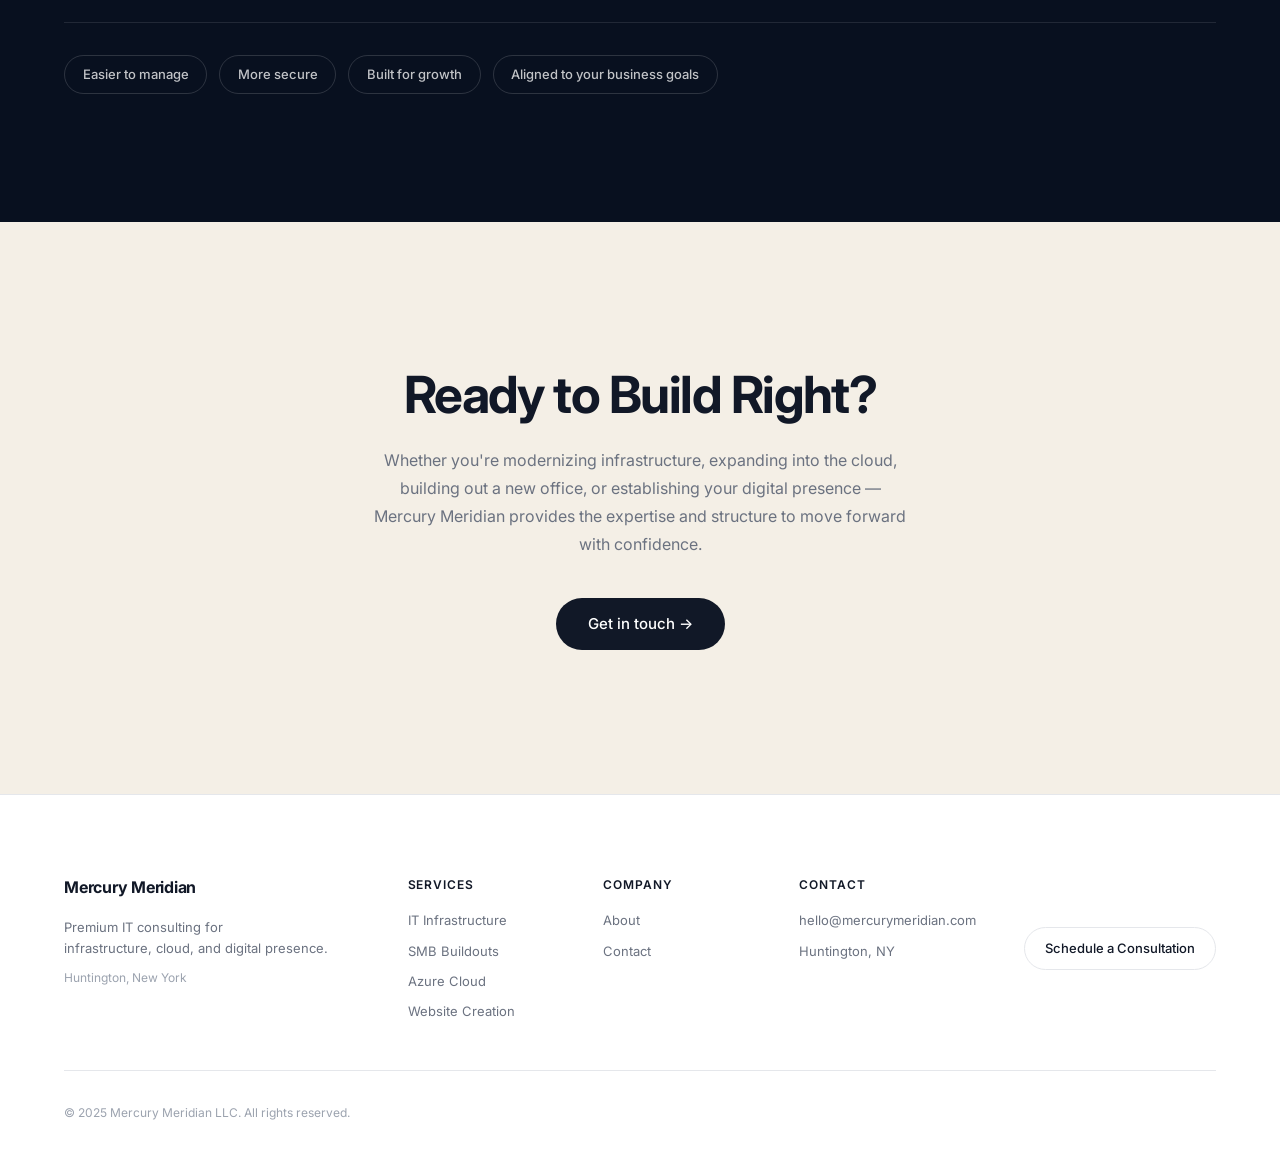
==== commit 30f43c75: "update stock video" ====
--- a/mercury-meridian/index.html
+++ b/mercury-meridian/index.html
@@ -55,7 +55,7 @@
     <!-- ── Hero ── -->
     <section class="hero-section">
       <video class="hero-video" autoplay muted loop playsinline>
-        <source src="istockphoto-2162666785-640_adpp_is.mp4" type="video/mp4">
+        <source src="mercurymeridian-2162666785.mp4" type="video/mp4">
       </video>
       <div class="hero-overlay"></div>
       <div class="hero-bg-grid"></div>
